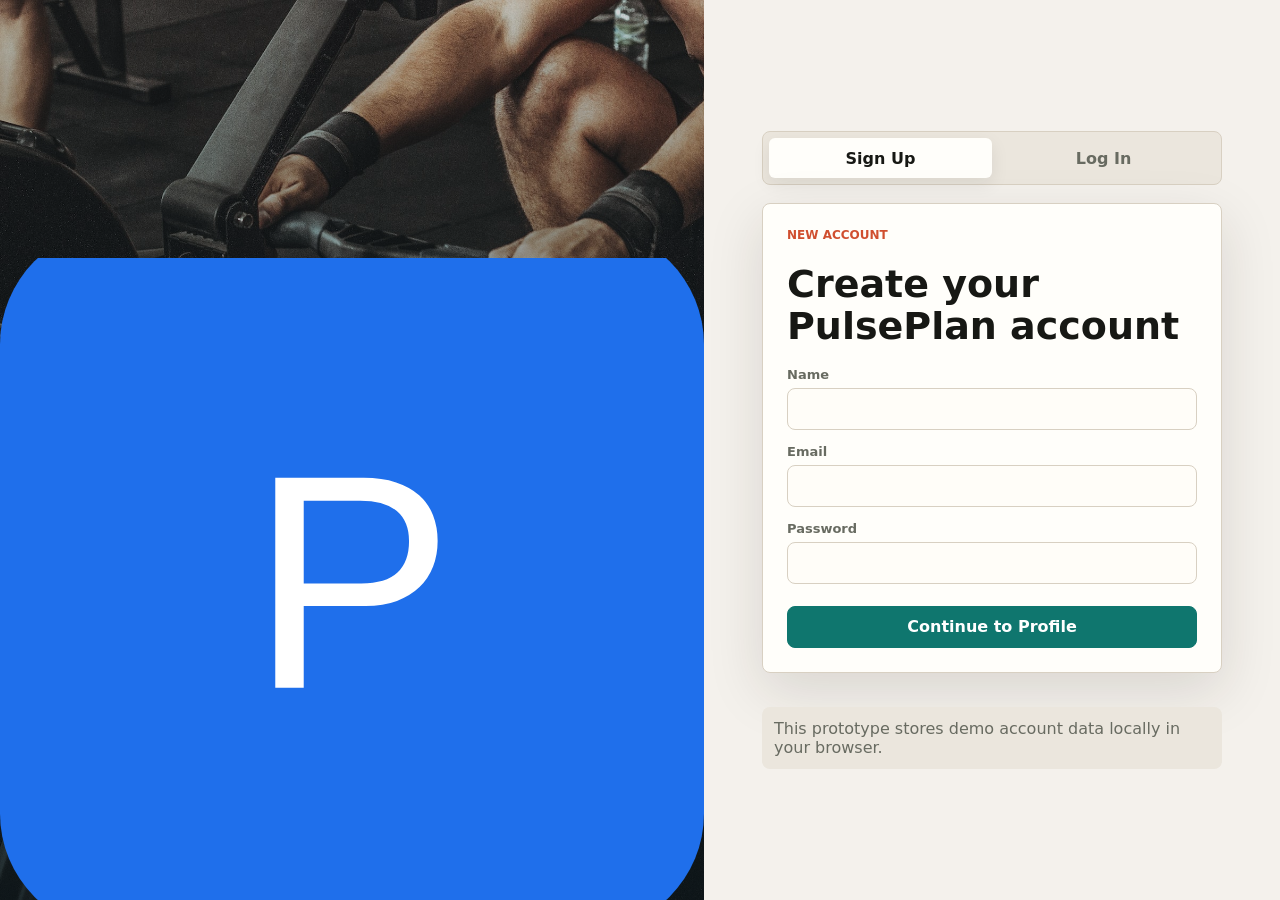
==== index.html @ 3b723fc9 "Initial PulsePlan commit with workout library, coach interface, and dashboard" ====
<!doctype html>
<html lang="en">
  <head>
    <meta charset="utf-8" />
    <meta name="viewport" content="width=device-width, initial-scale=1" />
    <title>PulsePlan | Sign Up</title>
    <link rel="stylesheet" href="css/styles.css" />
  </head>
  <body class="auth-body">
    <main class="auth-page">
      <section class="auth-visual">
        <img src="assets/cover.jpg" alt="" />
        <div class="auth-copy">
          <a class="brand auth-brand" href="index.html">
            <img src="assets/logo.svg" alt="PulsePlan" class="logo" />
            <span>
              <strong>PulsePlan</strong>
              <span>Adaptive fitness coach</span>
            </span>
          </a>
          <h1>Personalized plans start with your profile.</h1>
          <p>Sign up or log in, enter your training details, then get a dashboard built around your goal, equipment, schedule, and recovery.</p>
        </div>
      </section>

      <section class="auth-panel">
        <div class="auth-tabs" role="tablist" aria-label="Account mode">
          <button class="auth-tab active" type="button" data-auth-tab="signup">Sign Up</button>
          <button class="auth-tab" type="button" data-auth-tab="login">Log In</button>
        </div>

        <form id="signup-form" class="account-form active">
          <p class="kicker">New Account</p>
          <h2>Create your PulsePlan account</h2>
          <label>Name<input name="name" autocomplete="name" required /></label>
          <label>Email<input name="email" type="email" autocomplete="email" required /></label>
          <label>Password<input name="password" type="password" autocomplete="new-password" minlength="6" required /></label>
          <button class="btn primary full" type="submit">Continue to Profile</button>
        </form>

        <form id="login-form" class="account-form">
          <p class="kicker">Welcome Back</p>
          <h2>Log in to continue</h2>
          <label>Email<input name="email" type="email" autocomplete="email" required /></label>
          <label>Password<input name="password" type="password" autocomplete="current-password" required /></label>
          <button class="btn primary full" type="submit">Log In</button>
        </form>

        <p id="auth-note" class="note">This prototype stores demo account data locally in your browser.</p>
      </section>
    </main>

    <script src="js/app.js"></script>
  </body>
</html>
---- css/styles.css ----
:root {
  --bg: #f4f1ec;
  --surface: #fffefa;
  --surface-2: #ebe6dd;
  --ink: #171814;
  --muted: #686b61;
  --line: #d8d0c2;
  --accent: #0f766e;
  --accent-2: #d04f2f;
  --blue: #265b8f;
  --green: #588157;
  --shadow: 0 18px 55px rgba(36, 30, 22, 0.13);
  --radius: 8px;
}

* {
  box-sizing: border-box;
}

html {
  scroll-behavior: smooth;
}

body {
  margin: 0;
  background: var(--bg);
  color: var(--ink);
  font-family: Inter, ui-sans-serif, system-ui, -apple-system, BlinkMacSystemFont, "Segoe UI", sans-serif;
}

button,
input,
select {
  font: inherit;
}

button {
  cursor: pointer;
}

.app-shell {
  position: sticky;
  top: 0;
  z-index: 20;
  display: grid;
  grid-template-columns: minmax(190px, 1fr) auto minmax(130px, 1fr);
  gap: 24px;
  align-items: center;
  padding: 14px clamp(16px, 4vw, 48px);
  border-bottom: 1px solid rgba(255, 255, 255, 0.45);
  background: rgba(244, 241, 236, 0.86);
  backdrop-filter: blur(18px);
}

.brand {
  display: flex;
  align-items: center;
  gap: 12px;
  color: inherit;
  text-decoration: none;
}

.brand strong {
  display: block;
  font-size: 17px;
}

.brand span {
  display: block;
  color: var(--muted);
  font-size: 12px;
}

.logo {
  width: 42px;
  height: 42px;
  border-radius: var(--radius);
}

.top-nav {
  display: flex;
  gap: 8px;
  padding: 6px;
  border: 1px solid var(--line);
  border-radius: 999px;
  background: rgba(255, 254, 250, 0.72);
}

.top-nav a {
  color: var(--muted);
  text-decoration: none;
  padding: 8px 12px;
  border-radius: 999px;
  font-size: 14px;
}

.top-nav a:hover {
  background: var(--surface);
  color: var(--ink);
}

.top-nav a.active {
  background: var(--ink);
  color: white;
}

.btn {
  display: inline-flex;
  align-items: center;
  justify-content: center;
  min-height: 42px;
  border: 1px solid var(--line);
  border-radius: var(--radius);
  background: var(--surface);
  color: var(--ink);
  padding: 0 16px;
  font-weight: 700;
  text-decoration: none;
  transition: transform 0.16s ease, box-shadow 0.16s ease, background 0.16s ease;
}

.btn:hover {
  transform: translateY(-1px);
  box-shadow: 0 10px 24px rgba(23, 24, 20, 0.09);
}

.btn.primary {
  justify-self: end;
  border-color: var(--accent);
  background: var(--accent);
  color: white;
}

.btn.ghost {
  background: rgba(255, 255, 255, 0.14);
  color: white;
  border-color: rgba(255, 255, 255, 0.45);
}

.link-btn {
  width: fit-content;
}

.btn.compact {
  min-height: 36px;
  padding: 0 12px;
  font-size: 13px;
}

.hero {
  position: relative;
  min-height: 72vh;
  display: flex;
  align-items: end;
  overflow: hidden;
}

.hero-media,
.hero-overlay {
  position: absolute;
  inset: 0;
}

.hero-media {
  width: 100%;
  height: 100%;
  object-fit: cover;
}

.hero-overlay {
  background: linear-gradient(90deg, rgba(9, 18, 22, 0.84), rgba(9, 18, 22, 0.45) 48%, rgba(9, 18, 22, 0.12)),
    linear-gradient(0deg, rgba(244, 241, 236, 1), rgba(244, 241, 236, 0) 24%);
}

.hero-content {
  position: relative;
  width: min(820px, 100%);
  padding: clamp(28px, 7vw, 80px) clamp(18px, 5vw, 64px) clamp(84px, 12vw, 140px);
  color: white;
}

.eyebrow,
.kicker {
  margin: 0 0 8px;
  color: var(--accent-2);
  font-size: 12px;
  font-weight: 850;
  letter-spacing: 0;
  text-transform: uppercase;
}

.hero .eyebrow {
  color: #ffd3a8;
}

h1,
h2,
h3,
p {
  overflow-wrap: anywhere;
}

h1 {
  margin: 0;
  max-width: 770px;
  font-size: clamp(42px, 7vw, 78px);
  line-height: 0.98;
}

h2 {
  margin: 0;
  font-size: clamp(26px, 3vw, 38px);
  line-height: 1.08;
}

h3 {
  margin: 6px 0 14px;
  font-size: 20px;
}

.hero-copy {
  max-width: 670px;
  color: rgba(255, 255, 255, 0.82);
  font-size: 18px;
  line-height: 1.6;
}

.hero-actions {
  display: flex;
  flex-wrap: wrap;
  gap: 12px;
  margin-top: 28px;
}

.page-hero {
  width: min(1240px, calc(100% - 32px));
  margin: 0 auto;
  padding: clamp(52px, 8vw, 96px) 0 22px;
}

.page-hero h1 {
  max-width: 900px;
  font-size: clamp(40px, 6vw, 72px);
}

.page-hero .section-copy {
  max-width: 650px;
  font-size: 18px;
}

.workspace {
  display: grid;
  grid-template-columns: 68px 1fr;
  gap: 18px;
  width: min(1240px, calc(100% - 32px));
  margin: -54px auto 0;
  position: relative;
  z-index: 3;
}

.side-rail {
  display: flex;
  flex-direction: column;
  gap: 10px;
  padding: 10px;
  border: 1px solid var(--line);
  border-radius: var(--radius);
  background: var(--surface);
  box-shadow: var(--shadow);
  height: max-content;
}

.rail-item,
.icon-btn {
  width: 44px;
  height: 44px;
  display: grid;
  place-items: center;
  border: 1px solid var(--line);
  border-radius: var(--radius);
  background: var(--surface-2);
  color: var(--muted);
  font-weight: 900;
  text-decoration: none;
}

.rail-item.active {
  background: var(--ink);
  border-color: var(--ink);
  color: white;
}

.dashboard-grid {
  display: grid;
  grid-template-columns: minmax(0, 1.2fr) minmax(260px, 0.8fr) minmax(260px, 0.8fr);
  gap: 18px;
}

.panel,
.conversation-list,
.chat-panel {
  background: rgba(255, 254, 250, 0.96);
  border: 1px solid var(--line);
  border-radius: var(--radius);
  box-shadow: var(--shadow);
}

.panel {
  padding: 20px;
}

.span-2 {
  grid-column: span 2;
}

.panel-head,
.section-head,
.chat-header {
  display: flex;
  align-items: start;
  justify-content: space-between;
  gap: 16px;
}

.workout-list {
  display: grid;
  gap: 10px;
  margin-top: 22px;
}

.workout-item {
  display: grid;
  grid-template-columns: 46px 1fr auto;
  gap: 14px;
  align-items: center;
  padding: 12px;
  border: 1px solid var(--line);
  border-radius: var(--radius);
  background: #fbfaf6;
}

.workout-item input {
  width: 22px;
  height: 22px;
}

.workout-item strong,
.program-card strong,
.exercise-card strong {
  display: block;
}

.workout-item span,
.program-card span,
.exercise-card span,
.image-panel span {
  color: var(--muted);
  font-size: 14px;
}

.badge {
  border-radius: 999px;
  padding: 6px 10px;
  color: white;
  background: var(--blue);
  font-size: 12px;
  font-weight: 850;
  white-space: nowrap;
}

.stats-panel {
  display: grid;
  place-items: center;
  text-align: center;
}

.readiness-ring {
  width: 156px;
  height: 156px;
  display: grid;
  place-items: center;
  margin: 8px 0 20px;
  border-radius: 50%;
  background: conic-gradient(var(--green) 82%, #ded8cc 0);
}

.readiness-ring span {
  width: 112px;
  height: 112px;
  display: grid;
  place-items: center;
  border-radius: 50%;
  background: var(--surface);
  font-size: 40px;
  font-weight: 900;
}

.metrics {
  display: grid;
  grid-template-columns: 1fr 1fr;
  gap: 10px;
  width: 100%;
}

.metrics span,
.calorie-result,
.note {
  border-radius: var(--radius);
  background: var(--surface-2);
  padding: 12px;
}

.metrics strong {
  display: block;
  font-size: 22px;
}

.macro-row {
  display: grid;
  gap: 10px;
}

label {
  display: grid;
  gap: 6px;
  color: var(--muted);
  font-size: 13px;
  font-weight: 750;
}

input,
select,
textarea {
  width: 100%;
  min-height: 42px;
  border: 1px solid var(--line);
  border-radius: var(--radius);
  background: #fffdf8;
  color: var(--ink);
  padding: 0 12px;
}

textarea {
  min-height: 112px;
  padding: 12px;
  resize: vertical;
}

.auth-body {
  min-height: 100vh;
  background: var(--ink);
}

.auth-page {
  min-height: 100vh;
  display: grid;
  grid-template-columns: minmax(0, 1.1fr) minmax(380px, 0.9fr);
}

.auth-visual {
  position: relative;
  overflow: hidden;
  display: flex;
  align-items: end;
}

.auth-visual img {
  position: absolute;
  inset: 0;
  width: 100%;
  height: 100%;
  object-fit: cover;
}

.auth-visual::after {
  content: "";
  position: absolute;
  inset: 0;
  background: linear-gradient(0deg, rgba(9, 18, 22, 0.88), rgba(9, 18, 22, 0.18));
}

.auth-copy {
  position: relative;
  z-index: 1;
  max-width: 760px;
  padding: clamp(28px, 6vw, 72px);
  color: white;
}

.auth-copy h1 {
  margin-top: 36px;
}

.auth-copy p {
  max-width: 620px;
  color: rgba(255, 255, 255, 0.82);
  font-size: 18px;
  line-height: 1.6;
}

.auth-brand {
  width: fit-content;
}

.auth-brand span,
.auth-brand .brand span {
  color: rgba(255, 255, 255, 0.76);
}

.auth-panel {
  display: flex;
  flex-direction: column;
  justify-content: center;
  gap: 18px;
  padding: clamp(22px, 5vw, 58px);
  background: var(--bg);
}

.auth-tabs {
  display: grid;
  grid-template-columns: 1fr 1fr;
  padding: 6px;
  border: 1px solid var(--line);
  border-radius: var(--radius);
  background: var(--surface-2);
}

.auth-tab {
  min-height: 40px;
  border: 0;
  border-radius: 6px;
  background: transparent;
  color: var(--muted);
  font-weight: 850;
}

.auth-tab.active {
  background: var(--surface);
  color: var(--ink);
  box-shadow: 0 6px 18px rgba(23, 24, 20, 0.08);
}

.account-form {
  display: none;
  gap: 14px;
  padding: 24px;
  border: 1px solid var(--line);
  border-radius: var(--radius);
  background: var(--surface);
  box-shadow: var(--shadow);
}

.account-form.active {
  display: grid;
}

.account-form h2 {
  margin-bottom: 6px;
}

.btn.full {
  width: 100%;
  margin-top: 8px;
}

.intake-hero {
  padding-bottom: 0;
}

.intake-form {
  display: grid;
  gap: 22px;
}

.form-section {
  display: grid;
  gap: 12px;
}

.calorie-result {
  margin-top: 14px;
}

.calorie-result span {
  display: block;
  font-size: 38px;
  font-weight: 900;
}

.calorie-result small {
  color: var(--muted);
}

.bar-chart {
  height: 170px;
  display: flex;
  align-items: end;
  gap: 8px;
  padding-top: 14px;
}

.bar {
  flex: 1;
  min-width: 20px;
  border-radius: 6px 6px 2px 2px;
  background: linear-gradient(180deg, var(--accent-2), #f0ad4e);
}

.slider-row {
  display: grid;
  grid-template-columns: 70px 1fr;
  gap: 10px;
  align-items: center;
  margin: 14px 0;
}

.note {
  margin: 16px 0 0;
  color: var(--muted);
}

.section,
.coach-shell {
  width: min(1240px, calc(100% - 32px));
  margin: 32px auto;
}

.section-head {
  align-items: end;
  margin-bottom: 18px;
}

.section-copy {
  color: var(--muted);
  line-height: 1.6;
}

.program-grid {
  display: grid;
  grid-template-columns: repeat(3, minmax(0, 1fr));
  gap: 18px;
}

.program-card {
  border: 1px solid var(--line);
  border-radius: var(--radius);
  overflow: hidden;
  background: var(--surface);
  box-shadow: var(--shadow);
}

.program-card img {
  width: 100%;
  height: 170px;
  object-fit: cover;
  display: block;
}

.program-card div {
  padding: 16px;
}

.program-card small {
  display: inline-block;
  margin-top: 12px;
  color: var(--accent);
  font-weight: 850;
}

.program-card p {
  margin: 12px 0 0;
  color: var(--ink);
  font-size: 14px;
  line-height: 1.45;
}

.target-list,
.recommendation-list {
  display: grid;
  gap: 10px;
  margin-top: 14px;
}

.target-list {
  grid-template-columns: repeat(2, minmax(0, 1fr));
}

.target-list span,
.recommendation-list div {
  display: grid;
  gap: 4px;
  padding: 12px;
  border: 1px solid var(--line);
  border-radius: var(--radius);
  background: var(--surface-2);
}

.target-list strong,
.recommendation-list strong {
  color: var(--ink);
}

.recommendation-list span {
  color: var(--muted);
  line-height: 1.45;
}

.split {
  display: grid;
  grid-template-columns: minmax(0, 1fr) 360px;
  gap: 24px;
  align-items: start;
}

.search-row {
  display: grid;
  grid-template-columns: 1fr 190px;
  gap: 10px;
  margin: 18px 0;
}

.search-row-secondary {
  grid-template-columns: 1fr 1fr;
  margin-top: -4px;
}

.exercise-summary-row {
  display: flex;
  flex-wrap: wrap;
  justify-content: space-between;
  gap: 10px;
  margin: 10px 0 16px;
  color: var(--muted);
  font-size: 13px;
}

.exercise-list {
  display: grid;
  gap: 10px;
}

.exercise-card {
  display: grid;
  grid-template-columns: minmax(0, 1fr) 220px;
  gap: 16px;
  padding: 14px;
  border: 1px solid var(--line);
  border-radius: var(--radius);
  background: var(--surface);
}

.exercise-card-main {
  display: grid;
  gap: 8px;
}

.exercise-meta {
  display: flex;
  flex-wrap: wrap;
  gap: 8px;
  color: var(--muted);
  font-size: 12px;
}

.exercise-card p {
  margin: 0;
  color: var(--muted);
  line-height: 1.5;
}

.empty-state {
  padding: 18px;
  border: 1px dashed var(--line);
  border-radius: var(--radius);
  background: rgba(255, 255, 255, 0.5);
  color: var(--muted);
}

.exercise-card strong,
.asset-card strong,
.guide-card strong,
.workout-type-body strong {
  display: block;
  margin-bottom: 4px;
}

.section-block {
  margin-top: 28px;
}

.workout-types-grid,
.workout-icon-grid,
.asset-grid,
.coach-guide-grid {
  display: grid;
  gap: 14px;
}

.workout-types-grid {
  grid-template-columns: repeat(3, minmax(0, 1fr));
}

.workout-icon-grid {
  grid-template-columns: repeat(4, minmax(0, 1fr));
}

.workout-type-card,
.asset-card,
.guide-card {
  overflow: hidden;
  border: 1px solid var(--line);
  border-radius: var(--radius);
  background: var(--surface);
  box-shadow: var(--shadow);
}

.workout-type-media {
  position: relative;
  min-height: 180px;
  background: linear-gradient(180deg, rgba(15, 118, 110, 0.16), rgba(15, 118, 110, 0.04));
}

.workout-type-media img,
.asset-card img {
  width: 100%;
  height: 100%;
  object-fit: cover;
  display: block;
}

.workout-type-media span {
  position: absolute;
  left: 14px;
  bottom: 14px;
  width: 42px;
  height: 42px;
  display: grid;
  place-items: center;
  border-radius: 999px;
  background: rgba(23, 24, 20, 0.86);
  color: white;
  font-weight: 900;
}

.workout-type-body,
.asset-card div,
.guide-card {
  padding: 16px;
}

.workout-type-section {
  margin-top: 12px;
}

.workout-type-section span {
  display: block;
  margin-bottom: 8px;
  color: var(--accent);
  font-size: 12px;
  font-weight: 850;
  text-transform: uppercase;
}

.workout-type-section ol {
  margin: 0;
  padding-left: 18px;
  color: var(--muted);
  line-height: 1.55;
}

.workout-type-tags {
  display: flex;
  flex-wrap: wrap;
  gap: 8px;
  margin-top: 14px;
}

.workout-type-tags span {
  padding: 6px 10px;
  border-radius: 999px;
  background: var(--surface-2);
  color: var(--muted);
  font-size: 12px;
  font-weight: 750;
}

.workout-icon-card {
  display: grid;
  gap: 10px;
  padding: 12px;
  border: 1px solid var(--line);
  border-radius: var(--radius);
  background: var(--surface);
  box-shadow: var(--shadow);
}

.workout-icon-card img {
  width: 100%;
  aspect-ratio: 16 / 10;
  object-fit: cover;
  display: block;
  border-radius: calc(var(--radius) - 2px);
  background: #f8f4ec;
}

.workout-icon-card strong {
  display: block;
}

.workout-icon-card span {
  color: var(--muted);
  font-size: 12px;
  font-weight: 750;
  text-transform: uppercase;
}

.asset-grid {
  grid-template-columns: repeat(3, minmax(0, 1fr));
}

.asset-card img {
  height: 240px;
}

.asset-card span,
.guide-card p,
.workout-type-body p,
.workout-type-body span {
  color: var(--muted);
  line-height: 1.5;
}

.coach-quick-guide {
  display: grid;
  gap: 8px;
  margin-top: 22px;
}

.coach-quick-guide a {
  display: block;
  padding: 10px 12px;
  border: 1px solid var(--line);
  border-radius: var(--radius);
  background: var(--surface-2);
  color: var(--ink);
  text-decoration: none;
  font-weight: 750;
}

.coach-quick-guide a:hover {
  background: var(--surface);
}

.coach-guide-grid {
  grid-template-columns: repeat(3, minmax(0, 1fr));
}

.guide-card {
  min-height: 100%;
}

.guide-card p {
  margin: 0;
}

.image-panel {
  position: sticky;
  top: 92px;
  overflow: hidden;
  border: 1px solid var(--line);
  border-radius: var(--radius);
  background: var(--surface);
  box-shadow: var(--shadow);
}

.image-panel img {
  width: 100%;
  height: 300px;
  object-fit: cover;
  display: block;
}

.image-panel div {
  padding: 16px;
}

.coach-shell {
  display: grid;
  grid-template-columns: 280px 1fr;
  min-height: 620px;
  gap: 18px;
}

.page-coach {
  margin-top: 18px;
}

.conversation-list {
  padding: 16px;
}

.conversation {
  width: 100%;
  min-height: 44px;
  margin-top: 10px;
  padding: 0 12px;
  border: 1px solid var(--line);
  border-radius: var(--radius);
  text-align: left;
  background: transparent;
  color: var(--muted);
  font-weight: 800;
}

.conversation.active {
  background: var(--ink);
  color: white;
  border-color: var(--ink);
}

.coach-prompts {
  display: grid;
  gap: 8px;
  margin-top: 22px;
}

.coach-prompts span {
  display: block;
  padding: 10px;
  border: 1px solid var(--line);
  border-radius: var(--radius);
  background: var(--surface-2);
  color: var(--muted);
  font-size: 13px;
  line-height: 1.4;
}

.chat-panel {
  display: grid;
  grid-template-rows: auto 1fr auto;
  overflow: hidden;
}

.chat-header {
  padding: 18px;
  border-bottom: 1px solid var(--line);
}

.messages {
  overflow: auto;
  padding: 22px;
  background:
    linear-gradient(rgba(255, 254, 250, 0.92), rgba(255, 254, 250, 0.92)),
    radial-gradient(circle at top left, rgba(15, 118, 110, 0.16), transparent 32%);
}

.msg {
  width: fit-content;
  max-width: min(660px, 88%);
  margin: 0 0 12px;
  padding: 12px 14px;
  border: 1px solid var(--line);
  border-radius: var(--radius);
  background: var(--surface);
  line-height: 1.5;
}

.msg.user {
  margin-left: auto;
  background: var(--accent);
  border-color: var(--accent);
  color: white;
}

.msg.system {
  background: #fff0d8;
}

.chat-form {
  display: grid;
  grid-template-columns: 1fr auto;
  gap: 10px;
  padding: 14px;
  border-top: 1px solid var(--line);
  background: var(--surface);
}

.site-footer {
  display: flex;
  flex-wrap: wrap;
  justify-content: space-between;
  gap: 14px;
  padding: 28px clamp(16px, 4vw, 48px);
  color: var(--muted);
  border-top: 1px solid var(--line);
}

.modal {
  position: fixed;
  inset: 0;
  z-index: 50;
  display: none;
  align-items: center;
  justify-content: center;
  padding: 18px;
  background: rgba(20, 18, 15, 0.62);
}

.modal[aria-hidden="false"] {
  display: flex;
}

.modal-panel {
  width: min(780px, 100%);
  max-height: calc(100vh - 36px);
  overflow: auto;
  border: 1px solid var(--line);
  border-radius: var(--radius);
  background: var(--surface);
  padding: 22px;
  box-shadow: var(--shadow);
}

.form-grid {
  display: grid;
  grid-template-columns: repeat(2, minmax(0, 1fr));
  gap: 14px;
  margin-top: 18px;
}

.modal-actions {
  display: flex;
  justify-content: flex-end;
  gap: 10px;
  margin-top: 18px;
}

@media (max-width: 980px) {
  .auth-page {
    grid-template-columns: 1fr;
  }

  .auth-visual {
    min-height: 46vh;
  }

  .app-shell {
    grid-template-columns: 1fr auto;
  }

  .top-nav {
    grid-column: 1 / -1;
    display: flex;
    justify-content: flex-start;
    overflow-x: auto;
  }

  .workspace,
  .coach-shell,
  .split {
    grid-template-columns: 1fr;
  }

  .side-rail {
    flex-direction: row;
  }

  .dashboard-grid,
  .program-grid,
  .workout-types-grid,
  .workout-icon-grid,
  .asset-grid,
  .coach-guide-grid {
    grid-template-columns: 1fr;
  }

  .search-row,
  .search-row-secondary {
    grid-template-columns: 1fr;
  }

  .span-2 {
    grid-column: auto;
  }

  .image-panel {
    position: static;
  }
}

@media (max-width: 620px) {
  .app-shell {
    padding: 10px 12px;
    gap: 10px;
  }

  .brand span {
    display: none;
  }

  .app-shell .btn.primary {
    min-height: 38px;
    padding: 0 10px;
  }

  .hero {
    min-height: 78vh;
  }

  .hero-content {
    padding: 96px 18px 86px;
  }

  .workspace {
    width: calc(100% - 20px);
    margin-top: -40px;
  }

  .section,
  .coach-shell {
    width: calc(100% - 20px);
  }

  .panel-head,
  .section-head,
  .chat-header {
    display: grid;
  }

  .workout-item,
  .exercise-card,
  .chat-form,
  .search-row,
  .form-grid {
    grid-template-columns: 1fr;
  }

  .workout-item {
    align-items: start;
  }

  .badge {
    width: fit-content;
  }
}
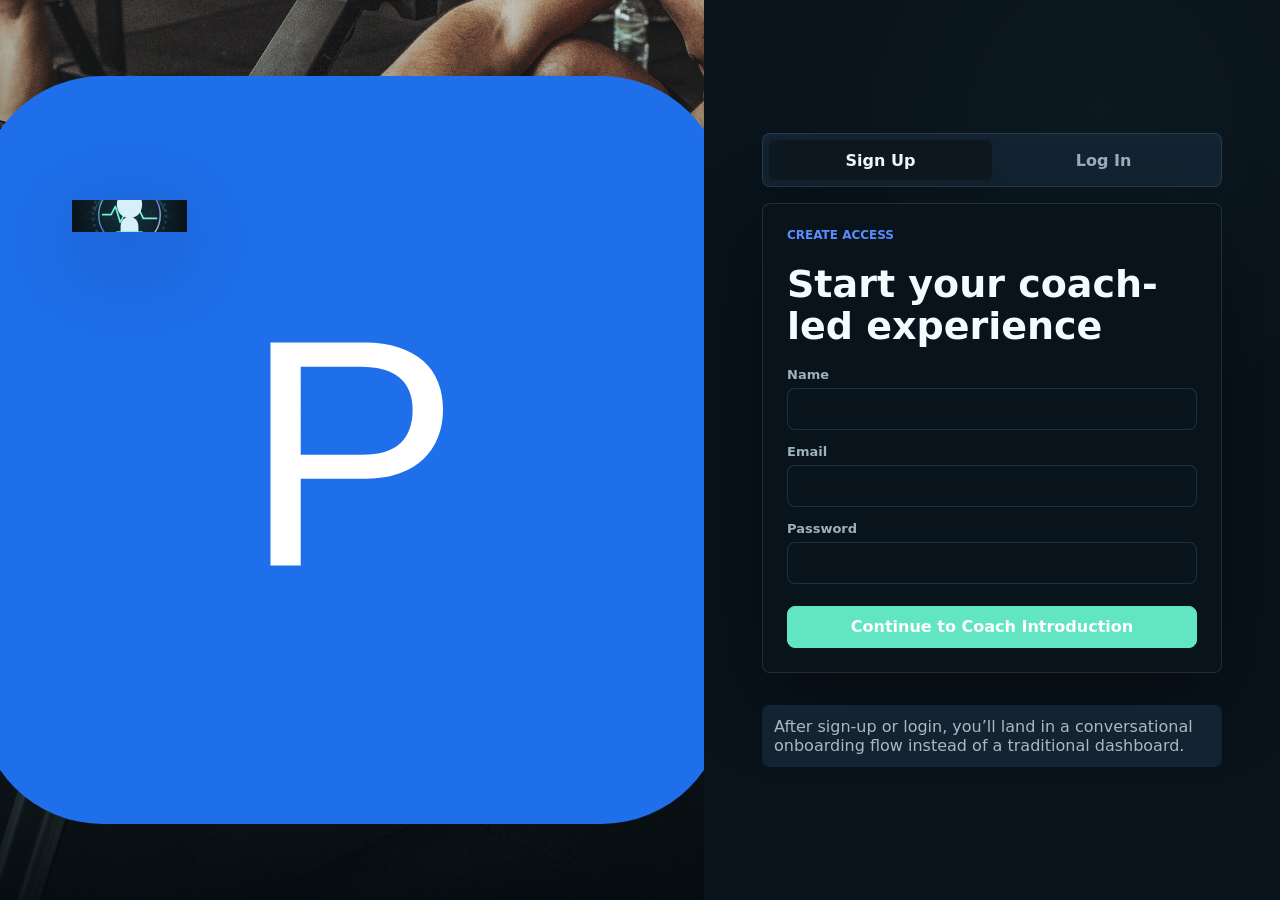
==== commit cda9a691: "Push final coach-first UX redesign" ====
--- a/index.html
+++ b/index.html
@@ -6,47 +6,66 @@
     <title>PulsePlan | Sign Up</title>
     <link rel="stylesheet" href="css/styles.css" />
   </head>
-  <body class="auth-body">
-    <main class="auth-page">
-      <section class="auth-visual">
+  <body class="auth-body coach-skin" data-page="auth">
+    <main class="auth-page coach-auth-page">
+      <section class="auth-visual coach-visual">
         <img src="assets/cover.jpg" alt="" />
-        <div class="auth-copy">
+        <div class="auth-copy coach-auth-copy">
           <a class="brand auth-brand" href="index.html">
             <img src="assets/logo.svg" alt="PulsePlan" class="logo" />
             <span>
               <strong>PulsePlan</strong>
-              <span>Adaptive fitness coach</span>
+              <span>AI fitness coach</span>
             </span>
           </a>
-          <h1>Personalized plans start with your profile.</h1>
-          <p>Sign up or log in, enter your training details, then get a dashboard built around your goal, equipment, schedule, and recovery.</p>
+          <div class="coach-avatar-stage">
+            <img src="assets/workouts/coach-avatar.svg" alt="PulsePlan AI coach" class="coach-avatar" />
+            <span class="live-chip">Coach Online</span>
+          </div>
+          <h1>Welcome to PulsePlan.</h1>
+          <p>I’ll build your fitness strategy based on your body, goals, schedule, equipment, and lifestyle. You’ll meet the coach first, not a form.</p>
+          <div class="coach-stats-grid">
+            <article>
+              <strong>2 minutes</strong>
+              <span>to build your profile</span>
+            </article>
+            <article>
+              <strong>One coach</strong>
+              <span>rebuilds plans on demand</span>
+            </article>
+            <article>
+              <strong>Adaptive OS</strong>
+              <span>dashboard + coaching in one place</span>
+            </article>
+          </div>
+          <button class="btn primary full auth-start-btn" type="button" data-auth-tab="signup">Let's Build My Plan</button>
         </div>
       </section>
 
-      <section class="auth-panel">
+      <section class="auth-panel coach-auth-panel">
         <div class="auth-tabs" role="tablist" aria-label="Account mode">
           <button class="auth-tab active" type="button" data-auth-tab="signup">Sign Up</button>
           <button class="auth-tab" type="button" data-auth-tab="login">Log In</button>
         </div>
 
         <form id="signup-form" class="account-form active">
-          <p class="kicker">New Account</p>
-          <h2>Create your PulsePlan account</h2>
+          <p class="kicker">Create access</p>
+          <h2>Start your coach-led experience</h2>
           <label>Name<input name="name" autocomplete="name" required /></label>
           <label>Email<input name="email" type="email" autocomplete="email" required /></label>
           <label>Password<input name="password" type="password" autocomplete="new-password" minlength="6" required /></label>
-          <button class="btn primary full" type="submit">Continue to Profile</button>
+          <button class="btn primary full" type="submit">Continue to Coach Introduction</button>
         </form>
 
         <form id="login-form" class="account-form">
-          <p class="kicker">Welcome Back</p>
-          <h2>Log in to continue</h2>
+          <p class="kicker">Welcome back</p>
+          <h2>Pick up where your coach left off</h2>
           <label>Email<input name="email" type="email" autocomplete="email" required /></label>
           <label>Password<input name="password" type="password" autocomplete="current-password" required /></label>
-          <button class="btn primary full" type="submit">Log In</button>
+          <button class="btn primary full" type="submit">Enter Coach Flow</button>
         </form>
 
-        <p id="auth-note" class="note">This prototype stores demo account data locally in your browser.</p>
+        <p id="auth-note" class="note">After sign-up or login, you’ll land in a conversational onboarding flow instead of a traditional dashboard.</p>
       </section>
     </main>
 
--- a/css/styles.css
+++ b/css/styles.css
@@ -448,7 +448,7 @@
 
 .auth-body {
   min-height: 100vh;
-  background: var(--ink);
+  background: var(--bg);
 }
 
 .auth-page {
@@ -1243,3 +1243,597 @@
     width: fit-content;
   }
 }
+
+.coach-skin,
+.coach-body,
+.fitness-body,
+.redirect-body {
+  --bg: #061017;
+  --surface: #0d1821;
+  --surface-2: #132331;
+  --ink: #f4fbff;
+  --muted: #9cb0be;
+  --line: rgba(133, 173, 200, 0.18);
+  --accent: #62e6c1;
+  --accent-2: #5b8cff;
+  --blue: #5b8cff;
+  --green: #62e6c1;
+  --shadow: 0 24px 80px rgba(0, 0, 0, 0.38);
+  background:
+    radial-gradient(circle at top left, rgba(91, 140, 255, 0.22), transparent 28%),
+    radial-gradient(circle at 86% 12%, rgba(98, 230, 193, 0.18), transparent 24%),
+    linear-gradient(180deg, #061017 0%, #08141c 100%);
+  color: var(--ink);
+}
+
+.coach-skin .auth-panel,
+.coach-skin .account-form,
+.coach-skin .top-nav,
+.coach-body .panel,
+.coach-body .app-shell,
+.coach-body .chat-panel,
+.fitness-body .panel,
+.fitness-body .app-shell,
+.fitness-body .chat-panel,
+.redirect-body .panel {
+  background: rgba(10, 20, 28, 0.84);
+  border-color: var(--line);
+  color: var(--ink);
+}
+
+.coach-body .app-shell,
+.fitness-body .app-shell,
+.coach-skin .app-shell {
+  border-bottom: 1px solid var(--line);
+}
+
+.coach-skin input,
+.coach-skin select,
+.coach-skin textarea,
+.coach-body input,
+.coach-body select,
+.coach-body textarea,
+.fitness-body input,
+.fitness-body select,
+.fitness-body textarea,
+.redirect-body input,
+.redirect-body select,
+.redirect-body textarea {
+  background: rgba(11, 21, 29, 0.95);
+  color: var(--ink);
+  border-color: var(--line);
+}
+
+.coach-skin input::placeholder,
+.coach-skin textarea::placeholder,
+.coach-body input::placeholder,
+.coach-body textarea::placeholder,
+.fitness-body input::placeholder,
+.fitness-body textarea::placeholder {
+  color: rgba(228, 242, 250, 0.45);
+}
+
+.coach-skin .section-copy,
+.coach-skin .note,
+.coach-skin .auth-brand span,
+.coach-body .section-copy,
+.coach-body .note,
+.fitness-body .section-copy,
+.fitness-body .note,
+.redirect-body .section-copy {
+  color: rgba(228, 242, 250, 0.72);
+}
+
+.coach-skin .auth-visual::after {
+  background: linear-gradient(0deg, rgba(2, 10, 15, 0.92), rgba(2, 10, 15, 0.15));
+}
+
+.coach-auth-page {
+  min-height: 100vh;
+}
+
+.coach-visual {
+  align-items: center;
+}
+
+.coach-auth-copy {
+  display: grid;
+  gap: 18px;
+}
+
+.coach-avatar-stage,
+.coach-intro-avatar {
+  position: relative;
+  width: fit-content;
+}
+
+.coach-avatar,
+.coach-intro-avatar img {
+  width: min(360px, 100%);
+  height: auto;
+  filter: drop-shadow(0 24px 50px rgba(0, 0, 0, 0.35));
+  animation: float 8s ease-in-out infinite;
+}
+
+.live-chip,
+.status-chip {
+  display: inline-flex;
+  align-items: center;
+  gap: 8px;
+  width: fit-content;
+  padding: 8px 12px;
+  border: 1px solid rgba(98, 230, 193, 0.24);
+  border-radius: 999px;
+  background: rgba(8, 22, 29, 0.76);
+  color: #dffcf4;
+  font-size: 12px;
+  font-weight: 850;
+}
+
+.live-chip::before,
+.status-chip span {
+  width: 8px;
+  height: 8px;
+  border-radius: 50%;
+  background: var(--accent);
+  box-shadow: 0 0 0 8px rgba(98, 230, 193, 0.12);
+}
+
+.coach-stats-grid {
+  display: grid;
+  grid-template-columns: repeat(3, minmax(0, 1fr));
+  gap: 12px;
+}
+
+.coach-stats-grid article,
+.coach-live-card,
+.reveal-grid div,
+.goal-track div,
+.history-list div,
+.achievement-list span,
+.display-row div,
+.progress-node,
+.goal-badges span {
+  padding: 14px;
+  border: 1px solid var(--line);
+  border-radius: var(--radius);
+  background: rgba(16, 30, 40, 0.86);
+}
+
+.coach-stats-grid strong,
+.coach-live-card strong,
+.reveal-grid strong,
+.goal-track strong,
+.history-list strong,
+.achievement-list strong,
+.display-row strong {
+  color: var(--ink);
+}
+
+.coach-stats-grid span,
+.coach-live-card p,
+.reveal-grid span,
+.goal-track span,
+.history-list span,
+.achievement-list span,
+.display-row span,
+.progress-node small,
+.goal-badges span {
+  color: var(--muted);
+  font-size: 12px;
+}
+
+.goal-panel,
+.milestone-panel {
+  display: grid;
+  gap: 12px;
+}
+
+.goal-badges,
+.progress-map {
+  display: grid;
+  gap: 10px;
+}
+
+.goal-badges {
+  grid-template-columns: repeat(3, minmax(0, 1fr));
+}
+
+.goal-badges span {
+  text-align: center;
+}
+
+.milestone-orbital {
+  display: grid;
+  grid-template-columns: repeat(3, 1fr);
+  gap: 12px;
+  align-items: center;
+  min-height: 82px;
+}
+
+.milestone-orbital span {
+  aspect-ratio: 1;
+  border-radius: 50%;
+  background: radial-gradient(circle at 35% 35%, rgba(98, 230, 193, 0.9), rgba(91, 140, 255, 0.24));
+  box-shadow: 0 0 0 10px rgba(98, 230, 193, 0.08);
+  animation: pulse 2.8s ease-in-out infinite;
+}
+
+.milestone-orbital span:nth-child(2) { animation-delay: 0.4s; }
+.milestone-orbital span:nth-child(3) { animation-delay: 0.8s; }
+
+.progress-map {
+  grid-template-columns: repeat(3, minmax(0, 1fr));
+  margin-top: 14px;
+}
+
+.progress-node {
+  display: grid;
+  gap: 8px;
+}
+
+.progress-node span {
+  width: 36px;
+  height: 36px;
+  display: grid;
+  place-items: center;
+  border-radius: 50%;
+  background: rgba(98, 230, 193, 0.12);
+  color: var(--accent);
+  font-weight: 900;
+}
+
+.progress-node.active {
+  box-shadow: 0 0 0 1px rgba(98, 230, 193, 0.28), 0 16px 30px rgba(91, 140, 255, 0.14);
+}
+
+.progress-node.upcoming {
+  background: rgba(11, 21, 29, 0.92);
+}
+
+.progress-node.future {
+  opacity: 0.88;
+}
+
+.coach-auth-panel {
+  gap: 16px;
+}
+
+.auth-start-btn {
+  margin-top: 6px;
+}
+
+.coach-launch,
+.fitness-os {
+  width: min(1260px, calc(100% - 24px));
+  margin: 24px auto 0;
+  display: grid;
+  gap: 18px;
+}
+
+.coach-intro,
+.os-hero-panel {
+  display: grid;
+  grid-template-columns: minmax(0, 1.1fr) minmax(250px, 0.9fr);
+  gap: 24px;
+  align-items: center;
+}
+
+.coach-intro-actions,
+.hero-actions,
+.onboarding-actions,
+.quick-actions {
+  display: flex;
+  flex-wrap: wrap;
+  gap: 10px;
+}
+
+.coach-live-card,
+.reveal-card,
+.generation-panel,
+.conversation-card {
+  padding: 18px;
+  border: 1px solid var(--line);
+  border-radius: calc(var(--radius) + 4px);
+  background: rgba(7, 18, 25, 0.82);
+  box-shadow: var(--shadow);
+}
+
+.onboarding-panel {
+  display: grid;
+  gap: 18px;
+}
+
+.onboarding-topline {
+  display: grid;
+  grid-template-columns: minmax(0, 1fr) auto;
+  gap: 16px;
+  align-items: center;
+}
+
+.onboarding-progress-shell {
+  display: grid;
+  grid-template-columns: 74px minmax(0, 1fr);
+  gap: 14px;
+  align-items: center;
+}
+
+.progress-ring {
+  width: 74px;
+  height: 74px;
+  display: grid;
+  place-items: center;
+  border-radius: 50%;
+  background: conic-gradient(var(--accent) 36%, rgba(255, 255, 255, 0.08) 0);
+  box-shadow: inset 0 0 0 10px rgba(10, 20, 28, 0.94);
+}
+
+.progress-ring span {
+  font-size: 13px;
+  font-weight: 900;
+}
+
+.onboarding-flow {
+  display: grid;
+  gap: 14px;
+}
+
+.conversation-stage h2,
+.reveal-card h2,
+.generation-panel h2 {
+  margin-top: 6px;
+}
+
+.conversation-response,
+.choice-grid,
+.generation-sequence,
+.plan-reveal {
+  display: grid;
+  gap: 12px;
+}
+
+.response-pill,
+.response-hint {
+  width: fit-content;
+  padding: 10px 14px;
+  border-radius: 999px;
+  border: 1px solid var(--line);
+  background: rgba(98, 230, 193, 0.12);
+  color: var(--ink);
+}
+
+.choice-grid {
+  grid-template-columns: repeat(3, minmax(0, 1fr));
+}
+
+.choice-chip,
+.conversation {
+  display: inline-flex;
+  align-items: center;
+  justify-content: center;
+  min-height: 44px;
+  border: 1px solid var(--line);
+  border-radius: 999px;
+  padding: 0 14px;
+  background: rgba(18, 31, 41, 0.96);
+  color: var(--ink);
+  font-weight: 800;
+  text-decoration: none;
+}
+
+.choice-chip.active,
+.conversation.active {
+  background: linear-gradient(135deg, rgba(98, 230, 193, 0.22), rgba(91, 140, 255, 0.26));
+  border-color: rgba(98, 230, 193, 0.34);
+  box-shadow: 0 12px 30px rgba(91, 140, 255, 0.18);
+}
+
+.answer-field {
+  gap: 10px;
+}
+
+.answer-field span {
+  color: var(--muted);
+  text-transform: uppercase;
+  letter-spacing: 0.08em;
+  font-size: 12px;
+  font-weight: 850;
+}
+
+.answer-field input {
+  background: rgba(11, 21, 29, 0.95);
+  color: var(--ink);
+}
+
+.generation-stack {
+  display: grid;
+  gap: 10px;
+}
+
+.generation-item {
+  display: grid;
+  grid-template-columns: 38px 1fr;
+  gap: 12px;
+  align-items: center;
+  padding: 12px 14px;
+  border: 1px solid var(--line);
+  border-radius: var(--radius);
+  background: rgba(18, 31, 41, 0.9);
+}
+
+.generation-item span {
+  display: grid;
+  place-items: center;
+  width: 38px;
+  height: 38px;
+  border-radius: 50%;
+  background: rgba(98, 230, 193, 0.16);
+  color: var(--accent);
+  font-weight: 900;
+}
+
+.generation-item.done,
+.generation-item.active {
+  border-color: rgba(98, 230, 193, 0.28);
+}
+
+.generation-item.active {
+  background: rgba(91, 140, 255, 0.14);
+}
+
+.plan-reveal-grid,
+.goal-track,
+.history-list,
+.achievement-list,
+.display-row {
+  display: grid;
+  gap: 12px;
+}
+
+.plan-reveal-grid {
+  grid-template-columns: repeat(3, minmax(0, 1fr));
+  margin: 14px 0;
+}
+
+.fitness-shell-header .status-chip {
+  justify-self: center;
+}
+
+.fitness-os {
+  grid-template-columns: 1fr;
+  padding-bottom: 150px;
+}
+
+.os-grid {
+  display: grid;
+  grid-template-columns: repeat(3, minmax(0, 1fr));
+  gap: 18px;
+}
+
+.os-hero-avatar {
+  display: grid;
+  justify-items: end;
+  gap: 12px;
+}
+
+.os-hero-avatar img {
+  width: min(320px, 100%);
+  height: auto;
+}
+
+.mission-panel .workout-list,
+.history-list,
+.achievement-list {
+  margin-top: 14px;
+}
+
+.goal-track {
+  grid-template-columns: repeat(2, minmax(0, 1fr));
+  margin-top: 14px;
+}
+
+.macro-row.display-row {
+  grid-template-columns: repeat(2, minmax(0, 1fr));
+  margin-top: 12px;
+}
+
+.floating-coach {
+  position: fixed;
+  right: 18px;
+  bottom: 18px;
+  width: min(360px, calc(100vw - 24px));
+  max-height: calc(100vh - 110px);
+  display: grid;
+  grid-template-rows: auto minmax(0, 1fr) auto auto;
+  z-index: 30;
+}
+
+.floating-coach .messages {
+  min-height: 220px;
+}
+
+.floating-coach .coach-prompts {
+  margin-top: 0;
+}
+
+.floating-coach .conversation {
+  width: 100%;
+  justify-content: flex-start;
+}
+
+.redirect-body {
+  min-height: 100vh;
+  display: grid;
+  place-items: center;
+}
+
+.redirect-panel {
+  width: min(700px, calc(100% - 24px));
+  text-align: center;
+  display: grid;
+  gap: 14px;
+  justify-items: center;
+}
+
+@keyframes float {
+  0%,
+  100% { transform: translateY(0); }
+  50% { transform: translateY(-10px); }
+}
+
+@keyframes pulse {
+  0%,
+  100% { transform: scale(1); opacity: 0.88; }
+  50% { transform: scale(0.92); opacity: 1; }
+}
+
+@media (max-width: 980px) {
+  .coach-intro,
+  .os-hero-panel,
+  .onboarding-topline,
+  .coach-stats-grid,
+  .plan-reveal-grid,
+  .os-grid,
+  .choice-grid,
+  .goal-track,
+  .macro-row.display-row,
+  .goal-badges,
+  .progress-map {
+    grid-template-columns: 1fr;
+  }
+
+  .fitness-shell-header .status-chip {
+    justify-self: start;
+  }
+
+  .floating-coach {
+    width: min(420px, calc(100vw - 16px));
+  }
+}
+
+@media (max-width: 620px) {
+  .coach-launch,
+  .fitness-os {
+    width: calc(100% - 16px);
+  }
+
+  .coach-intro,
+  .os-hero-panel {
+    grid-template-columns: 1fr;
+  }
+
+  .floating-coach {
+    position: static;
+    width: 100%;
+    max-height: none;
+  }
+
+  .progress-ring {
+    width: 64px;
+    height: 64px;
+  }
+
+  .choice-grid {
+    grid-template-columns: 1fr;
+  }
+}
